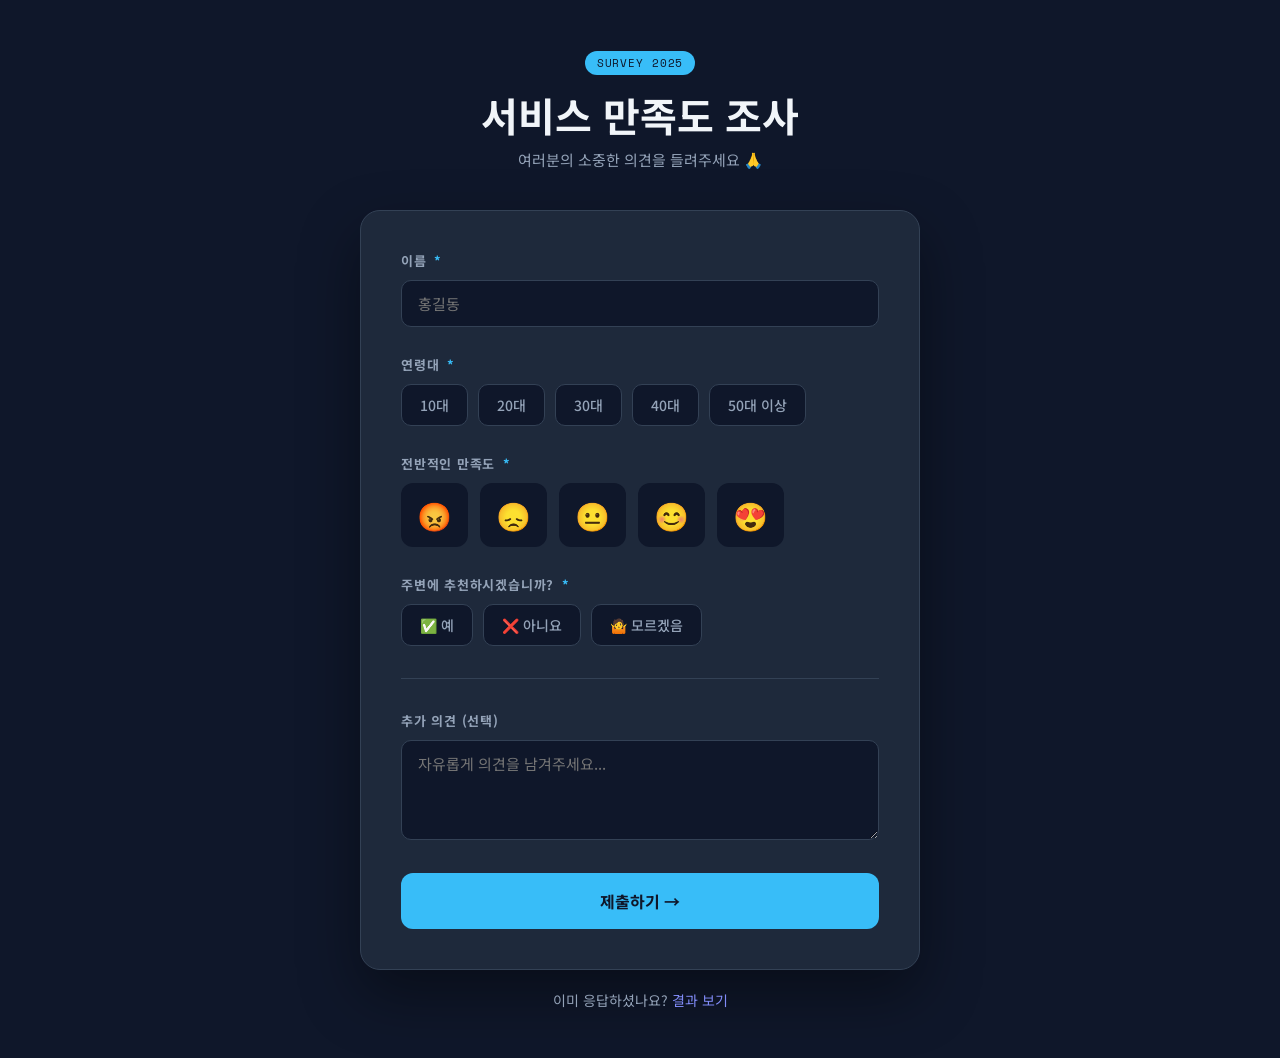
==== templates/index.html @ 3d085cad "Add initial HTML template for survey form" ====
<!DOCTYPE html>
<html lang="ko">
<head>
  <meta charset="UTF-8" />
  <meta name="viewport" content="width=device-width, initial-scale=1.0" />
  <title>설문조사</title>
  <link rel="preconnect" href="https://fonts.googleapis.com" />
  <link href="https://fonts.googleapis.com/css2?family=Noto+Sans+KR:wght@400;500;700&family=Space+Mono:wght@700&display=swap" rel="stylesheet" />
  <style>
    *, *::before, *::after { box-sizing: border-box; margin: 0; padding: 0; }

    :root {
      --bg:      #0f172a;
      --surface: #1e293b;
      --border:  #334155;
      --accent:  #38bdf8;
      --accent2: #818cf8;
      --text:    #f1f5f9;
      --muted:   #94a3b8;
    }

    body {
      font-family: 'Noto Sans KR', sans-serif;
      background: var(--bg);
      color: var(--text);
      min-height: 100vh;
      display: flex;
      flex-direction: column;
      align-items: center;
      padding: 48px 16px;
    }

    header {
      text-align: center;
      margin-bottom: 40px;
    }
    header .badge {
      display: inline-block;
      background: var(--accent);
      color: var(--bg);
      font-family: 'Space Mono', monospace;
      font-size: 11px;
      padding: 4px 12px;
      border-radius: 999px;
      letter-spacing: .08em;
      margin-bottom: 16px;
    }
    header h1 {
      font-size: clamp(24px, 5vw, 40px);
      font-weight: 700;
      line-height: 1.2;
    }
    header p {
      color: var(--muted);
      margin-top: 10px;
      font-size: 15px;
    }

    .card {
      background: var(--surface);
      border: 1px solid var(--border);
      border-radius: 20px;
      padding: 40px;
      width: 100%;
      max-width: 560px;
      box-shadow: 0 25px 60px rgba(0,0,0,.4);
    }

    .field { margin-bottom: 28px; }
    label {
      display: block;
      font-size: 13px;
      font-weight: 700;
      letter-spacing: .06em;
      color: var(--muted);
      text-transform: uppercase;
      margin-bottom: 10px;
    }
    label span.req { color: var(--accent); margin-left: 3px; }

    input[type="text"], textarea, select {
      width: 100%;
      background: var(--bg);
      border: 1px solid var(--border);
      border-radius: 10px;
      color: var(--text);
      font-family: inherit;
      font-size: 15px;
      padding: 12px 16px;
      outline: none;
      transition: border-color .2s;
    }
    input[type="text"]:focus,
    textarea:focus,
    select:focus {
      border-color: var(--accent);
    }
    textarea { resize: vertical; min-height: 100px; }
    select option { background: var(--surface); }

    /* 라디오 그룹 */
    .radio-group {
      display: flex;
      flex-wrap: wrap;
      gap: 10px;
    }
    .radio-group input[type="radio"] { display: none; }
    .radio-group label {
      cursor: pointer;
      background: var(--bg);
      border: 1px solid var(--border);
      border-radius: 10px;
      padding: 10px 18px;
      font-size: 14px;
      font-weight: 500;
      letter-spacing: 0;
      text-transform: none;
      color: var(--muted);
      transition: all .2s;
      margin: 0;
    }
    .radio-group input[type="radio"]:checked + label {
      border-color: var(--accent);
      color: var(--accent);
      background: rgba(56,189,248,.08);
    }

    /* 만족도 이모지 */
    .emoji-group {
      display: flex;
      gap: 12px;
    }
    .emoji-group input[type="radio"] { display: none; }
    .emoji-group label {
      cursor: pointer;
      font-size: 28px;
      padding: 10px 14px;
      border: 2px solid transparent;
      border-radius: 12px;
      background: var(--bg);
      transition: all .2s;
      margin: 0;
      text-transform: none;
      letter-spacing: 0;
    }
    .emoji-group input[type="radio"]:checked + label {
      border-color: var(--accent);
      transform: scale(1.15);
      background: rgba(56,189,248,.1);
    }

    .divider {
      border: none;
      border-top: 1px solid var(--border);
      margin: 32px 0;
    }

    button[type="submit"] {
      width: 100%;
      padding: 16px;
      background: var(--accent);
      color: var(--bg);
      border: none;
      border-radius: 12px;
      font-family: inherit;
      font-size: 16px;
      font-weight: 700;
      cursor: pointer;
      transition: opacity .2s, transform .1s;
    }
    button[type="submit"]:hover  { opacity: .88; }
    button[type="submit"]:active { transform: scale(.98); }

    .result-link {
      text-align: center;
      margin-top: 20px;
      font-size: 14px;
      color: var(--muted);
    }
    .result-link a { color: var(--accent2); text-decoration: none; }
    .result-link a:hover { text-decoration: underline; }
  </style>
</head>
<body>

  <header>
    <div class="badge">SURVEY 2025</div>
    <h1>서비스 만족도 조사</h1>
    <p>여러분의 소중한 의견을 들려주세요 🙏</p>
  </header>

  <div class="card">
    <form action="/submit" method="POST">

      <!-- 이름 -->
      <div class="field">
        <label>이름 <span class="req">*</span></label>
        <input type="text" name="name" placeholder="홍길동" required />
      </div>

      <!-- 연령대 -->
      <div class="field">
        <label>연령대 <span class="req">*</span></label>
        <div class="radio-group">
          <input type="radio" name="age_group" id="a1" value="10대" required />
          <label for="a1">10대</label>
          <input type="radio" name="age_group" id="a2" value="20대" />
          <label for="a2">20대</label>
          <input type="radio" name="age_group" id="a3" value="30대" />
          <label for="a3">30대</label>
          <input type="radio" name="age_group" id="a4" value="40대" />
          <label for="a4">40대</label>
          <input type="radio" name="age_group" id="a5" value="50대 이상" />
          <label for="a5">50대 이상</label>
        </div>
      </div>

      <!-- 만족도 -->
      <div class="field">
        <label>전반적인 만족도 <span class="req">*</span></label>
        <div class="emoji-group">
          <input type="radio" name="satisfaction" id="s1" value="매우불만족" required />
          <label for="s1" title="매우 불만족">😡</label>
          <input type="radio" name="satisfaction" id="s2" value="불만족" />
          <label for="s2" title="불만족">😞</label>
          <input type="radio" name="satisfaction" id="s3" value="보통" />
          <label for="s3" title="보통">😐</label>
          <input type="radio" name="satisfaction" id="s4" value="만족" />
          <label for="s4" title="만족">😊</label>
          <input type="radio" name="satisfaction" id="s5" value="매우만족" />
          <label for="s5" title="매우 만족">😍</label>
        </div>
      </div>

      <!-- 추천 여부 -->
      <div class="field">
        <label>주변에 추천하시겠습니까? <span class="req">*</span></label>
        <div class="radio-group">
          <input type="radio" name="recommend" id="r1" value="예" required />
          <label for="r1">✅ 예</label>
          <input type="radio" name="recommend" id="r2" value="아니요" />
          <label for="r2">❌ 아니요</label>
          <input type="radio" name="recommend" id="r3" value="모르겠음" />
          <label for="r3">🤷 모르겠음</label>
        </div>
      </div>

      <hr class="divider" />

      <!-- 의견 -->
      <div class="field">
        <label>추가 의견 (선택)</label>
        <textarea name="comment" placeholder="자유롭게 의견을 남겨주세요..."></textarea>
      </div>

      <button type="submit">제출하기 →</button>
    </form>
  </div>

  <p class="result-link">
    이미 응답하셨나요? <a href="/results">결과 보기</a>
  </p>

</body>
</html>
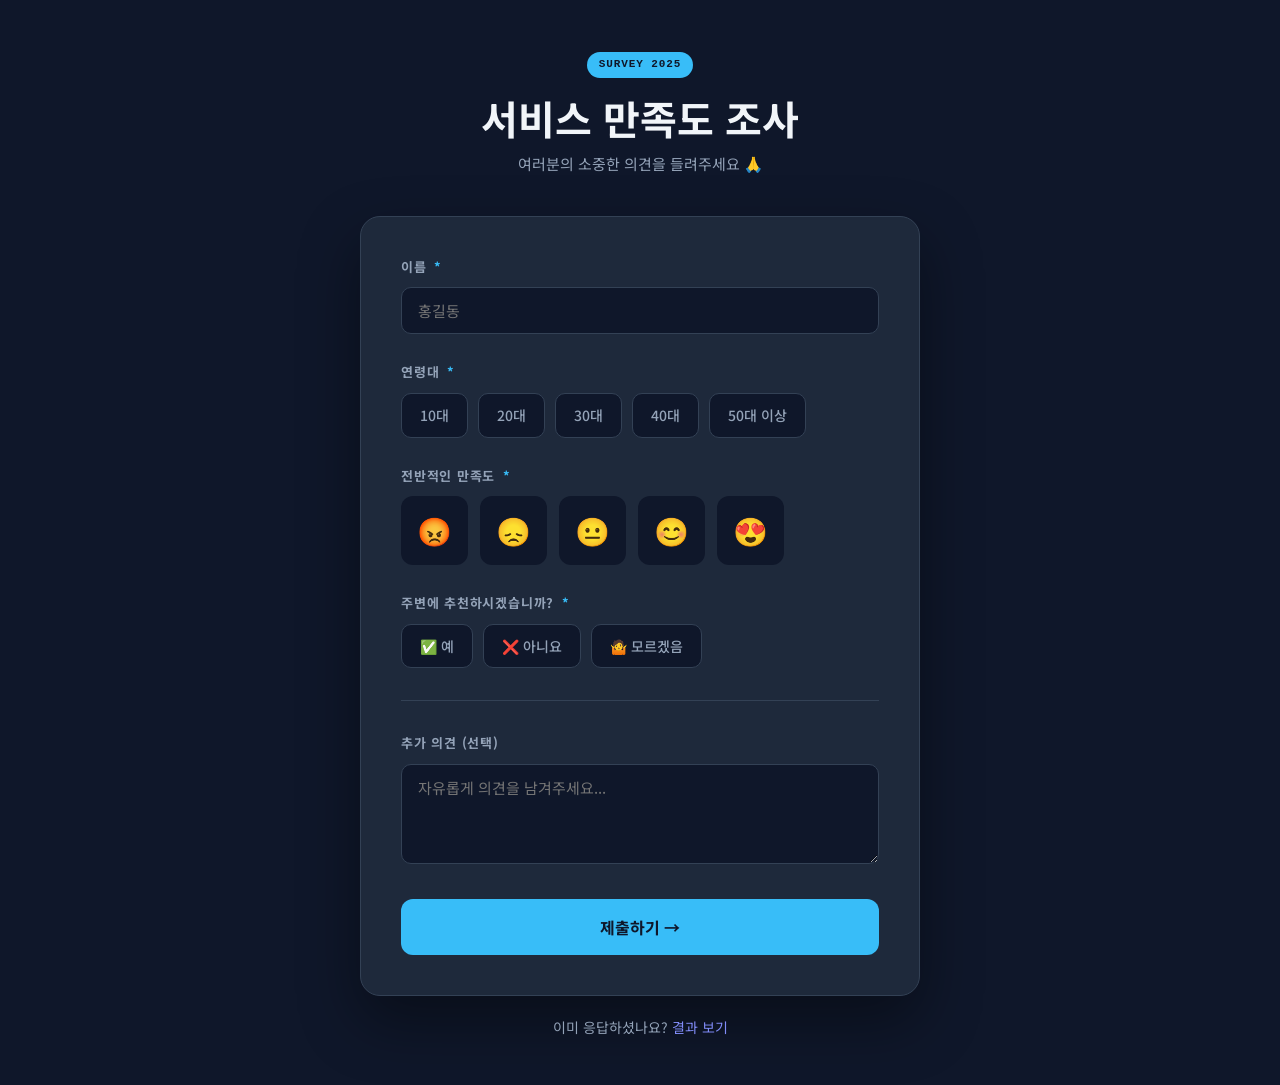
==== commit d6fc6ec3: "Add stylesheet link to index.html" ====
--- a/templates/index.html
+++ b/templates/index.html
@@ -5,6 +5,7 @@
   <meta name="viewport" content="width=device-width, initial-scale=1.0" />
   <title>설문조사</title>
   <link rel="preconnect" href="https://fonts.googleapis.com" />
+  <link rel="stylesheet" href="/static/style.css" />
   <link href="https://fonts.googleapis.com/css2?family=Noto+Sans+KR:wght@400;500;700&family=Space+Mono:wght@700&display=swap" rel="stylesheet" />
   <style>
     *, *::before, *::after { box-sizing: border-box; margin: 0; padding: 0; }
--- a/static/style.css
+++ b/static/style.css
@@ -0,0 +1,471 @@
+/* ─────────────────────────────────────────────
+   전역 리셋 & CSS 변수
+───────────────────────────────────────────── */
+*, *::before, *::after {
+  box-sizing: border-box;
+  margin: 0;
+  padding: 0;
+}
+
+:root {
+  --bg:       #0f172a;
+  --surface:  #1e293b;
+  --surface2: #263348;
+  --border:   #334155;
+  --accent:   #38bdf8;
+  --accent2:  #818cf8;
+  --green:    #34d399;
+  --orange:   #fb923c;
+  --red:      #f87171;
+  --text:     #f1f5f9;
+  --muted:    #94a3b8;
+
+  --radius-sm: 8px;
+  --radius-md: 12px;
+  --radius-lg: 20px;
+
+  --shadow: 0 25px 60px rgba(0, 0, 0, 0.4);
+  --transition: 0.2s ease;
+}
+
+/* ─────────────────────────────────────────────
+   기본 타이포그래피
+───────────────────────────────────────────── */
+html {
+  font-size: 16px;
+  scroll-behavior: smooth;
+}
+
+body {
+  font-family: 'Noto Sans KR', sans-serif;
+  background: var(--bg);
+  color: var(--text);
+  min-height: 100vh;
+  line-height: 1.6;
+  -webkit-font-smoothing: antialiased;
+}
+
+h1, h2, h3 {
+  line-height: 1.2;
+  font-weight: 700;
+}
+
+a {
+  color: var(--accent);
+  text-decoration: none;
+  transition: opacity var(--transition);
+}
+
+a:hover {
+  opacity: 0.8;
+}
+
+/* ─────────────────────────────────────────────
+   레이아웃 유틸리티
+───────────────────────────────────────────── */
+.container {
+  width: 100%;
+  max-width: 640px;
+  margin: 0 auto;
+  padding: 0 16px;
+}
+
+.container--wide {
+  max-width: 1100px;
+  margin: 0 auto;
+  padding: 0 16px;
+}
+
+.page-wrapper {
+  display: flex;
+  flex-direction: column;
+  align-items: center;
+  padding: 48px 16px 80px;
+}
+
+/* ─────────────────────────────────────────────
+   카드
+───────────────────────────────────────────── */
+.card {
+  background: var(--surface);
+  border: 1px solid var(--border);
+  border-radius: var(--radius-lg);
+  padding: 40px;
+  width: 100%;
+  box-shadow: var(--shadow);
+}
+
+.card--sm {
+  padding: 24px 28px;
+}
+
+/* ─────────────────────────────────────────────
+   배지 (페이지 상단 태그)
+───────────────────────────────────────────── */
+.badge {
+  display: inline-block;
+  font-family: 'Space Mono', monospace;
+  font-size: 11px;
+  font-weight: 700;
+  letter-spacing: 0.08em;
+  padding: 4px 14px;
+  border-radius: 999px;
+  margin-bottom: 16px;
+}
+
+.badge--blue   { background: var(--accent);  color: var(--bg); }
+.badge--purple { background: var(--accent2); color: #fff; }
+.badge--green  { background: var(--green);   color: var(--bg); }
+
+/* ─────────────────────────────────────────────
+   페이지 헤더
+───────────────────────────────────────────── */
+.page-header {
+  text-align: center;
+  margin-bottom: 40px;
+}
+
+.page-header h1 {
+  font-size: clamp(24px, 5vw, 40px);
+}
+
+.page-header p {
+  color: var(--muted);
+  margin-top: 10px;
+  font-size: 15px;
+}
+
+/* ─────────────────────────────────────────────
+   폼 요소
+───────────────────────────────────────────── */
+.field {
+  margin-bottom: 28px;
+}
+
+.field-label {
+  display: block;
+  font-size: 13px;
+  font-weight: 700;
+  letter-spacing: 0.06em;
+  text-transform: uppercase;
+  color: var(--muted);
+  margin-bottom: 10px;
+}
+
+.field-label .req {
+  color: var(--accent);
+  margin-left: 3px;
+}
+
+.input,
+.textarea,
+.select {
+  width: 100%;
+  background: var(--bg);
+  border: 1px solid var(--border);
+  border-radius: var(--radius-md);
+  color: var(--text);
+  font-family: inherit;
+  font-size: 15px;
+  padding: 12px 16px;
+  outline: none;
+  transition: border-color var(--transition);
+}
+
+.input:focus,
+.textarea:focus,
+.select:focus {
+  border-color: var(--accent);
+}
+
+.input::placeholder,
+.textarea::placeholder {
+  color: var(--muted);
+}
+
+.textarea {
+  resize: vertical;
+  min-height: 100px;
+}
+
+.select option {
+  background: var(--surface);
+}
+
+/* ─────────────────────────────────────────────
+   라디오 버튼 그룹 (텍스트)
+───────────────────────────────────────────── */
+.radio-group {
+  display: flex;
+  flex-wrap: wrap;
+  gap: 10px;
+}
+
+.radio-group input[type="radio"] {
+  display: none;
+}
+
+.radio-group .radio-label {
+  cursor: pointer;
+  background: var(--bg);
+  border: 1px solid var(--border);
+  border-radius: var(--radius-md);
+  padding: 10px 18px;
+  font-size: 14px;
+  font-weight: 500;
+  color: var(--muted);
+  transition: all var(--transition);
+  user-select: none;
+}
+
+.radio-group input[type="radio"]:checked + .radio-label {
+  border-color: var(--accent);
+  color: var(--accent);
+  background: rgba(56, 189, 248, 0.08);
+}
+
+.radio-group .radio-label:hover {
+  border-color: var(--accent);
+  color: var(--text);
+}
+
+/* ─────────────────────────────────────────────
+   이모지 만족도 그룹
+───────────────────────────────────────────── */
+.emoji-group {
+  display: flex;
+  gap: 12px;
+  flex-wrap: wrap;
+}
+
+.emoji-group input[type="radio"] {
+  display: none;
+}
+
+.emoji-group .emoji-label {
+  cursor: pointer;
+  font-size: 28px;
+  padding: 10px 14px;
+  border: 2px solid transparent;
+  border-radius: var(--radius-md);
+  background: var(--bg);
+  transition: all var(--transition);
+  user-select: none;
+}
+
+.emoji-group input[type="radio"]:checked + .emoji-label {
+  border-color: var(--accent);
+  transform: scale(1.15);
+  background: rgba(56, 189, 248, 0.1);
+}
+
+.emoji-group .emoji-label:hover {
+  border-color: var(--border);
+  transform: scale(1.08);
+}
+
+/* ─────────────────────────────────────────────
+   구분선
+───────────────────────────────────────────── */
+.divider {
+  border: none;
+  border-top: 1px solid var(--border);
+  margin: 32px 0;
+}
+
+/* ─────────────────────────────────────────────
+   버튼
+───────────────────────────────────────────── */
+.btn {
+  display: inline-block;
+  font-family: inherit;
+  font-size: 15px;
+  font-weight: 700;
+  padding: 12px 28px;
+  border-radius: var(--radius-md);
+  border: none;
+  cursor: pointer;
+  transition: opacity var(--transition), transform 0.1s;
+  text-align: center;
+}
+
+.btn:active {
+  transform: scale(0.97);
+}
+
+.btn--primary {
+  background: var(--accent);
+  color: var(--bg);
+}
+
+.btn--primary:hover {
+  opacity: 0.88;
+}
+
+.btn--outline {
+  background: transparent;
+  border: 1px solid var(--accent);
+  color: var(--accent);
+}
+
+.btn--outline:hover {
+  background: var(--accent);
+  color: var(--bg);
+}
+
+.btn--full {
+  width: 100%;
+  padding: 16px;
+  font-size: 16px;
+}
+
+/* ─────────────────────────────────────────────
+   통계 카드 (결과 페이지)
+───────────────────────────────────────────── */
+.stats {
+  display: flex;
+  justify-content: center;
+  gap: 20px;
+  flex-wrap: wrap;
+  margin-bottom: 48px;
+}
+
+.stat-card {
+  background: var(--surface);
+  border: 1px solid var(--border);
+  border-radius: var(--radius-lg);
+  padding: 24px 36px;
+  text-align: center;
+  min-width: 140px;
+}
+
+.stat-card .stat-num {
+  font-family: 'Space Mono', monospace;
+  font-size: 40px;
+  color: var(--accent);
+  line-height: 1;
+}
+
+.stat-card .stat-label {
+  font-size: 13px;
+  color: var(--muted);
+  margin-top: 8px;
+}
+
+/* ─────────────────────────────────────────────
+   차트 그리드 (결과 페이지)
+───────────────────────────────────────────── */
+.chart-grid {
+  display: grid;
+  grid-template-columns: repeat(auto-fit, minmax(300px, 1fr));
+  gap: 24px;
+  width: 100%;
+  max-width: 1100px;
+  margin: 0 auto;
+}
+
+.chart-card {
+  background: var(--surface);
+  border: 1px solid var(--border);
+  border-radius: var(--radius-lg);
+  padding: 32px;
+}
+
+.chart-card h2 {
+  font-size: 15px;
+  font-weight: 700;
+  color: var(--accent);
+  letter-spacing: 0.04em;
+  margin-bottom: 24px;
+}
+
+.chart-card canvas {
+  max-height: 280px;
+}
+
+/* ─────────────────────────────────────────────
+   상태 메시지
+───────────────────────────────────────────── */
+.state-loading,
+.state-error {
+  text-align: center;
+  padding: 80px 20px;
+  grid-column: 1 / -1;
+}
+
+.state-loading {
+  color: var(--muted);
+  font-size: 18px;
+}
+
+.state-error {
+  color: var(--red);
+}
+
+.state-error small {
+  display: block;
+  margin-top: 8px;
+  color: var(--muted);
+  font-size: 13px;
+}
+
+/* ─────────────────────────────────────────────
+   하단 링크 영역
+───────────────────────────────────────────── */
+.footer-link {
+  text-align: center;
+  margin-top: 48px;
+}
+
+.footer-link a {
+  color: var(--accent);
+  font-weight: 700;
+  font-size: 15px;
+  padding: 12px 28px;
+  border: 1px solid var(--accent);
+  border-radius: var(--radius-md);
+  transition: background var(--transition), color var(--transition);
+}
+
+.footer-link a:hover {
+  background: var(--accent);
+  color: var(--bg);
+  opacity: 1;
+}
+
+.sub-link {
+  text-align: center;
+  margin-top: 20px;
+  font-size: 14px;
+  color: var(--muted);
+}
+
+.sub-link a {
+  color: var(--accent2);
+}
+
+/* ─────────────────────────────────────────────
+   반응형
+───────────────────────────────────────────── */
+@media (max-width: 480px) {
+  .card {
+    padding: 28px 20px;
+  }
+
+  .emoji-group .emoji-label {
+    font-size: 24px;
+    padding: 8px 10px;
+  }
+
+  .stat-card {
+    padding: 20px 24px;
+  }
+
+  .stat-card .stat-num {
+    font-size: 32px;
+  }
+
+  .chart-card {
+    padding: 24px 20px;
+  }
+}
